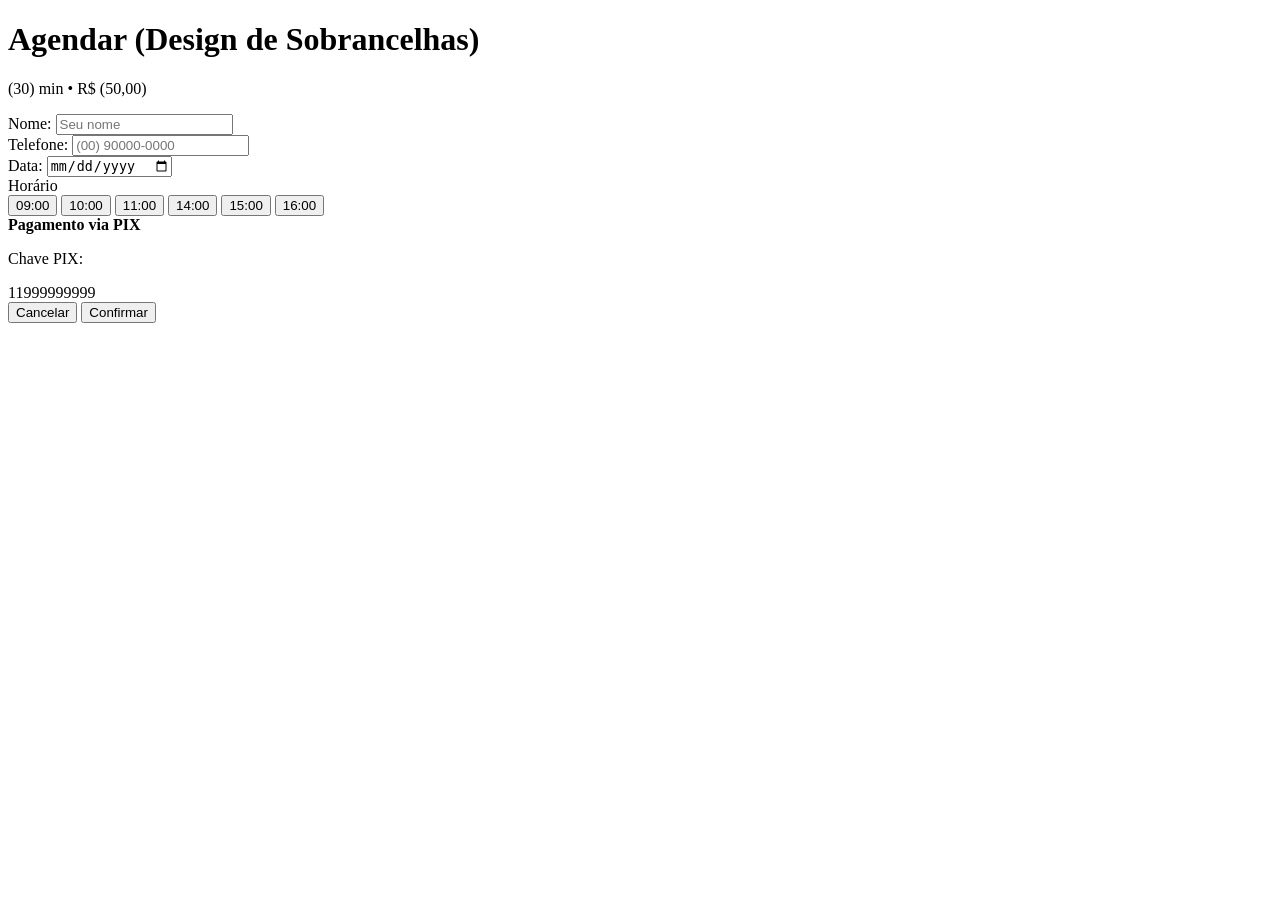
==== agendamento.html @ 802856d3 "Feito o formulario em HTML Proxima etapa é fazer o css do formulario" ====
<!doctype html>
<html lang="pt-br">
  <head>
    <meta charset="UTF-8" />
    <meta name="viewport" content="width=device-width, initial-scale=1.0" />
    <title>Agendamento</title>
  </head>
  <body>
    <div>
      <h1>Agendar (Design de Sobrancelhas)</h1>

      <p>(30) min • R$ (50,00)</p>

      <form action="">
        <div>
          <label for="name">Nome:</label>
          <input
            type="text"
            id="name"
            name="name"
            placeholder="Seu nome"
            required
          />
        </div>

        <div>
          <label for="telefone">Telefone:</label>
          <input
            type="tel"
            id="telefone"
            name="telefone"
            placeholder="(00) 90000-0000"
            required
          />
        </div>

        <div>
          <label for="date">Data:</label>
          <input type="date" id="date" name="date" required />
        </div>

        <label>Horário</label>

        <div class="horarios">
          <button class="horario">09:00</button>
          <button class="horario">10:00</button>
          <button class="horario">11:00</button>
          <button class="horario">14:00</button>
          <button class="horario">15:00</button>
          <button class="horario">16:00</button>
        </div>

        <div class="pix">
          <strong>Pagamento via PIX</strong>

          <p>Chave PIX:</p>

          <span id="pixKey">11999999999</span>
        </div>

        <div>
          <button>Cancelar</button>
          <button>Confirmar</button>
        </div>
      </form>
    </div>
  </body>
</html>
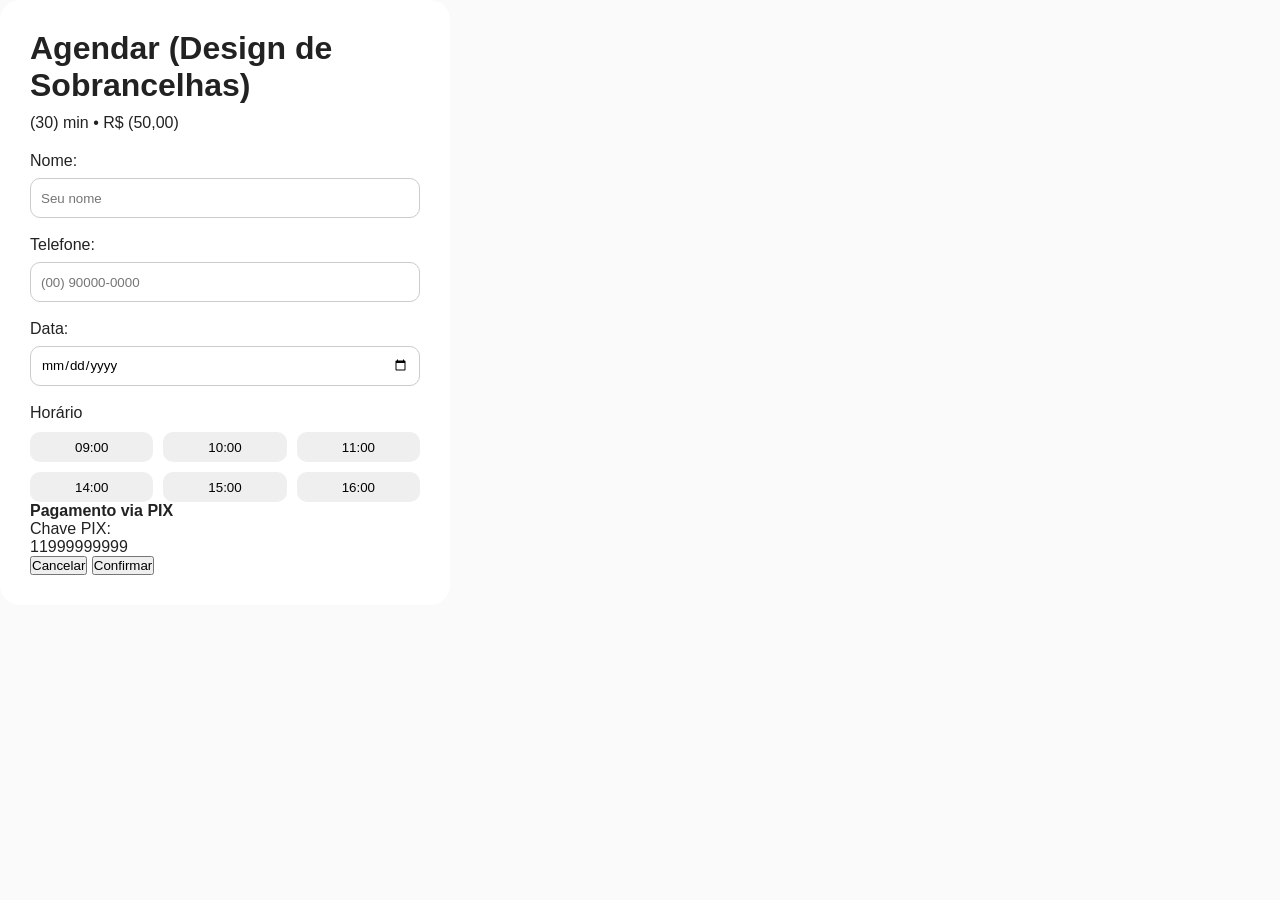
==== commit f109f6ae: "Estilo do formulario pela metade Fazendo os botões dos horarios" ====
--- a/agendamento.html
+++ b/agendamento.html
@@ -4,12 +4,14 @@
     <meta charset="UTF-8" />
     <meta name="viewport" content="width=device-width, initial-scale=1.0" />
     <title>Agendamento</title>
+    <link rel="stylesheet" href="style.css">
   </head>
   <body>
-    <div>
+    <div class="card-agendamento">
+    
       <h1>Agendar (Design de Sobrancelhas)</h1>
 
-      <p>(30) min • R$ (50,00)</p>
+      <p class="info">(30) min • R$ (50,00)</p>
 
       <form action="">
         <div>
--- a/style.css
+++ b/style.css
@@ -0,0 +1,188 @@
+/* ===== GERAL ===== */
+* {
+  margin: 0;
+  padding: 0;
+  box-sizing: border-box;
+  font-family: Arial, sans-serif;
+}
+
+body {
+  background: #fafafa;
+  color: #222;
+}
+
+
+/* ===== HOME ===== */
+
+/* CONTAINER */
+.container {
+  width: 90%;
+  max-width: 1000px;
+  margin: 0 auto;
+}
+
+/* HEADER */
+.header {
+  background: linear-gradient(135deg, #d6a4a4, #a77b7b);
+  color: white;
+  padding: 30px 0;
+}
+
+.cabecalho {
+  display: flex;
+  align-items: center;
+  gap: 20px;
+}
+
+.avatar {
+  width: 80px;
+  height: 80px;
+  border-radius: 50%;
+  object-fit: cover;
+  border: 3px solid white;
+}
+
+.cabecalho-texto h1 {
+  font-size: 26px;
+}
+
+.cabecalho-texto p {
+  font-size: 14px;
+  opacity: 0.9;
+}
+
+/* SEÇÃO */
+.servicos {
+  padding: 40px 0;
+}
+
+.servicos h2 {
+  margin-bottom: 20px;
+  font-size: 22px;
+}
+
+/* CARD */
+.card {
+  background: white;
+  border-radius: 12px;
+  overflow: hidden;
+  box-shadow: 0 8px 20px rgba(0,0,0,0.08);
+  max-width: 400px;
+}
+
+.card:hover {
+  transform: translateY(-5px);
+  box-shadow: 0 15px 30px rgba(0,0,0,0.12);
+}
+
+.card-img {
+  width: 100%;
+  height: 220px;
+  object-fit: cover;
+}
+
+.card-body {
+  padding: 20px;
+}
+
+.card-body h3 {
+  margin-bottom: 10px;
+}
+
+.card-body p {
+  font-size: 14px;
+  color: #666;
+  margin-bottom: 15px;
+}
+
+/* INFO */
+.card-info {
+  display: flex;
+  justify-content: space-between;
+  align-items: center;
+  margin-bottom: 15px;
+}
+
+.tempo {
+  display: flex;
+  align-items: center;
+  gap: 5px;
+  color: #555;
+  font-size: 14px;
+}
+
+.preco {
+  color: #068506;
+  font-size: 16px;
+}
+
+/* BOTÃO */
+.btn {
+  width: 100%;
+  padding: 12px;
+  border: none;
+  border-radius: 8px;
+  background: #a77b7b;
+  color: white;
+  font-weight: bold;
+  cursor: pointer;
+  transition: 0.3s;
+}
+
+.btn:hover {
+  background: #8c6666;
+  transform: scale(1.02);
+}
+
+.grid-servicoes {
+  display: grid;
+  grid-template-columns: repeat(auto-fit, minmax(260px, 1fr));
+  gap: 20px;
+  margin-top: 20px;
+}
+
+/* ===== AGENDAMENTO ===== */
+
+input {
+  width: 100%;
+  height: 40px;
+  margin-top: 8px;
+  margin-bottom: 18px;
+  border-radius: 10px;
+  border: 1px solid #ccc;
+  padding: 10px;
+
+}
+.card-agendamento {
+  background: #fff;
+  width: 450px;
+  padding: 30px;
+  border-radius: 20px;
+}
+
+.info {
+  margin:10px 0 20px;
+}
+
+.horarios {
+  display: grid;
+  grid-template-columns:repeat(3,1fr);
+  gap: 10px;
+  margin-top: 10px;
+}
+
+.horario {
+  height: 30px;
+  border: none;
+  border-radius: 10px;
+  cursor: pointer;
+}
+
+.horario:hover{
+      background:#e0d4ff;
+    }
+
+.ativo{
+  background:#d946ef;
+  color:#fff;
+}
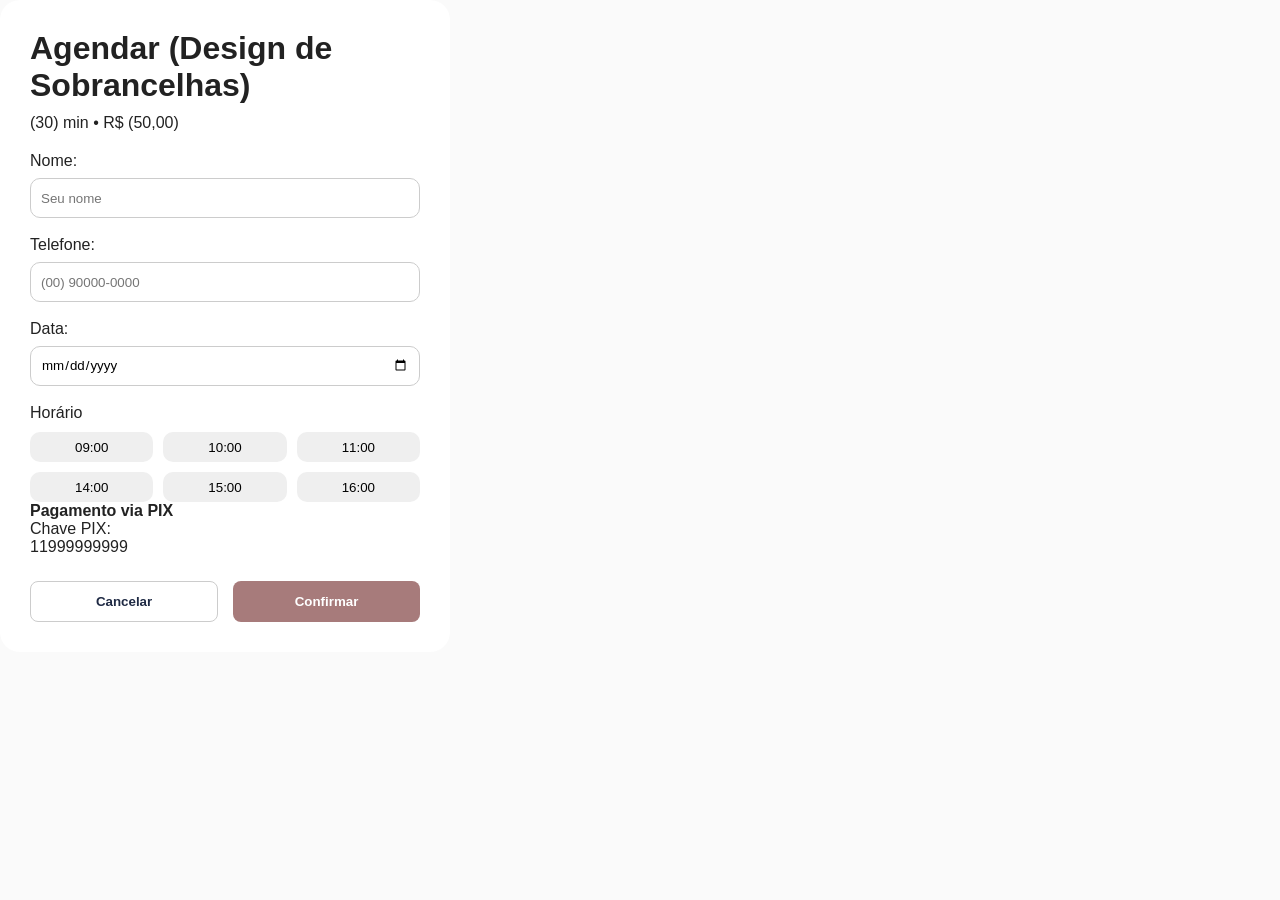
==== commit bccdc4a0: "Colocando novas classes no HTML Feito o design dos botôes de cancelar e confirmar" ====
--- a/agendamento.html
+++ b/agendamento.html
@@ -44,12 +44,12 @@
         <label>Horário</label>
 
         <div class="horarios">
-          <button class="horario">09:00</button>
-          <button class="horario">10:00</button>
-          <button class="horario">11:00</button>
-          <button class="horario">14:00</button>
-          <button class="horario">15:00</button>
-          <button class="horario">16:00</button>
+          <button type="button" class="horario">09:00</button>
+          <button type="button" class="horario">10:00</button>
+          <button type="button" class="horario">11:00</button>
+          <button type="button" class="horario">14:00</button>
+          <button type="button" class="horario">15:00</button>
+          <button type="button" class="horario">16:00</button>
         </div>
 
         <div class="pix">
@@ -60,9 +60,9 @@
           <span id="pixKey">11999999999</span>
         </div>
 
-        <div>
-          <button>Cancelar</button>
-          <button>Confirmar</button>
+        <div class="botoes">
+          <button class="btn cancelar">Cancelar</button>
+          <button class="btn">Confirmar</button>
         </div>
       </form>
     </div>
--- a/style.css
+++ b/style.css
@@ -9,111 +9,6 @@
 body {
   background: #fafafa;
   color: #222;
-}
-
-
-/* ===== HOME ===== */
-
-/* CONTAINER */
-.container {
-  width: 90%;
-  max-width: 1000px;
-  margin: 0 auto;
-}
-
-/* HEADER */
-.header {
-  background: linear-gradient(135deg, #d6a4a4, #a77b7b);
-  color: white;
-  padding: 30px 0;
-}
-
-.cabecalho {
-  display: flex;
-  align-items: center;
-  gap: 20px;
-}
-
-.avatar {
-  width: 80px;
-  height: 80px;
-  border-radius: 50%;
-  object-fit: cover;
-  border: 3px solid white;
-}
-
-.cabecalho-texto h1 {
-  font-size: 26px;
-}
-
-.cabecalho-texto p {
-  font-size: 14px;
-  opacity: 0.9;
-}
-
-/* SEÇÃO */
-.servicos {
-  padding: 40px 0;
-}
-
-.servicos h2 {
-  margin-bottom: 20px;
-  font-size: 22px;
-}
-
-/* CARD */
-.card {
-  background: white;
-  border-radius: 12px;
-  overflow: hidden;
-  box-shadow: 0 8px 20px rgba(0,0,0,0.08);
-  max-width: 400px;
-}
-
-.card:hover {
-  transform: translateY(-5px);
-  box-shadow: 0 15px 30px rgba(0,0,0,0.12);
-}
-
-.card-img {
-  width: 100%;
-  height: 220px;
-  object-fit: cover;
-}
-
-.card-body {
-  padding: 20px;
-}
-
-.card-body h3 {
-  margin-bottom: 10px;
-}
-
-.card-body p {
-  font-size: 14px;
-  color: #666;
-  margin-bottom: 15px;
-}
-
-/* INFO */
-.card-info {
-  display: flex;
-  justify-content: space-between;
-  align-items: center;
-  margin-bottom: 15px;
-}
-
-.tempo {
-  display: flex;
-  align-items: center;
-  gap: 5px;
-  color: #555;
-  font-size: 14px;
-}
-
-.preco {
-  color: #068506;
-  font-size: 16px;
 }
 
 /* BOTÃO */
@@ -134,6 +29,110 @@
   transform: scale(1.02);
 }
 
+/* ===== HOME ===== */
+
+/* CONTAINER */
+.container {
+  width: 90%;
+  max-width: 1000px;
+  margin: 0 auto;
+}
+
+/* HEADER */
+.header {
+  background: linear-gradient(135deg, #d6a4a4, #a77b7b);
+  color: white;
+  padding: 30px 0;
+}
+
+.cabecalho {
+  display: flex;
+  align-items: center;
+  gap: 20px;
+}
+
+.avatar {
+  width: 80px;
+  height: 80px;
+  border-radius: 50%;
+  object-fit: cover;
+  border: 3px solid white;
+}
+
+.cabecalho-texto h1 {
+  font-size: 26px;
+}
+
+.cabecalho-texto p {
+  font-size: 14px;
+  opacity: 0.9;
+}
+
+/* SEÇÃO */
+.servicos {
+  padding: 40px 0;
+}
+
+.servicos h2 {
+  margin-bottom: 20px;
+  font-size: 22px;
+}
+
+/* CARD */
+.card {
+  background: white;
+  border-radius: 12px;
+  overflow: hidden;
+  box-shadow: 0 8px 20px rgba(0,0,0,0.08);
+  max-width: 400px;
+}
+
+.card:hover {
+  transform: translateY(-5px);
+  box-shadow: 0 15px 30px rgba(0,0,0,0.12);
+}
+
+.card-img {
+  width: 100%;
+  height: 220px;
+  object-fit: cover;
+}
+
+.card-body {
+  padding: 20px;
+}
+
+.card-body h3 {
+  margin-bottom: 10px;
+}
+
+.card-body p {
+  font-size: 14px;
+  color: #666;
+  margin-bottom: 15px;
+}
+
+/* INFO */
+.card-info {
+  display: flex;
+  justify-content: space-between;
+  align-items: center;
+  margin-bottom: 15px;
+}
+
+.tempo {
+  display: flex;
+  align-items: center;
+  gap: 5px;
+  color: #555;
+  font-size: 14px;
+}
+
+.preco {
+  color: #068506;
+  font-size: 16px;
+}
+
 .grid-servicoes {
   display: grid;
   grid-template-columns: repeat(auto-fit, minmax(260px, 1fr));
@@ -151,8 +150,13 @@
   border-radius: 10px;
   border: 1px solid #ccc;
   padding: 10px;
-
-}
+}
+
+input:focus{
+  border-color:#c084fc;
+  box-shadow:0 0 0 3px rgba(192,132,252,0.2);
+}
+
 .card-agendamento {
   background: #fff;
   width: 450px;
@@ -178,11 +182,28 @@
   cursor: pointer;
 }
 
-.horario:hover{
+.horario:hover {
       background:#e0d4ff;
     }
 
-.ativo{
+.horario.ativo {
   background:#d946ef;
   color:#fff;
-}+}
+
+.botoes {
+  display: flex;
+  gap: 15px;
+  margin-top: 25px;
+}
+
+.cancelar {
+  background-color: #fff;
+  border: 1px solid #ccc;
+  color: #1f2a44;
+}
+
+.cancelar:hover {
+  background: #ffffff;
+  transform: scale(1.02);
+}
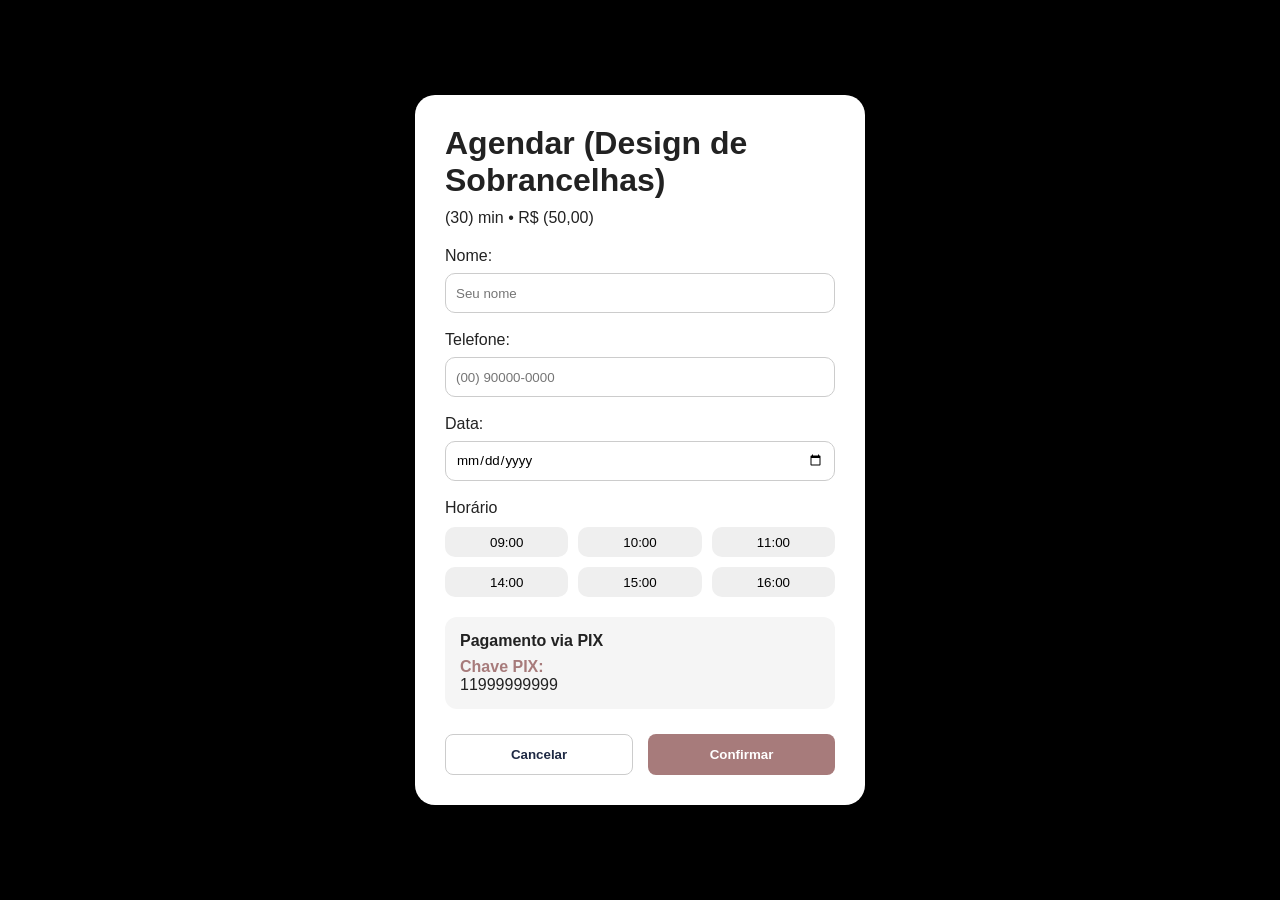
==== commit 6375d19b: "Feito o fundo preto e centralizando o formulario no centro da tela" ====
--- a/agendamento.html
+++ b/agendamento.html
@@ -6,7 +6,7 @@
     <title>Agendamento</title>
     <link rel="stylesheet" href="style.css">
   </head>
-  <body>
+  <body class="corpo">
     <div class="card-agendamento">
     
       <h1>Agendar (Design de Sobrancelhas)</h1>
--- a/style.css
+++ b/style.css
@@ -157,6 +157,15 @@
   box-shadow:0 0 0 3px rgba(192,132,252,0.2);
 }
 
+.corpo {
+  background:#000;
+  display:flex;
+  justify-content:center;
+  align-items:center;
+  height:100vh;
+  font-family:Arial;
+}
+
 .card-agendamento {
   background: #fff;
   width: 450px;
@@ -207,3 +216,16 @@
   background: #ffffff;
   transform: scale(1.02);
 }
+
+.pix {
+  background: #f5f5f5;
+  padding: 15px;
+  border-radius: 12px;
+  margin-top: 20px;
+}
+
+.pix p{
+  margin-top:8px;
+  font-weight:bold;
+  color:#a77b7b;
+}
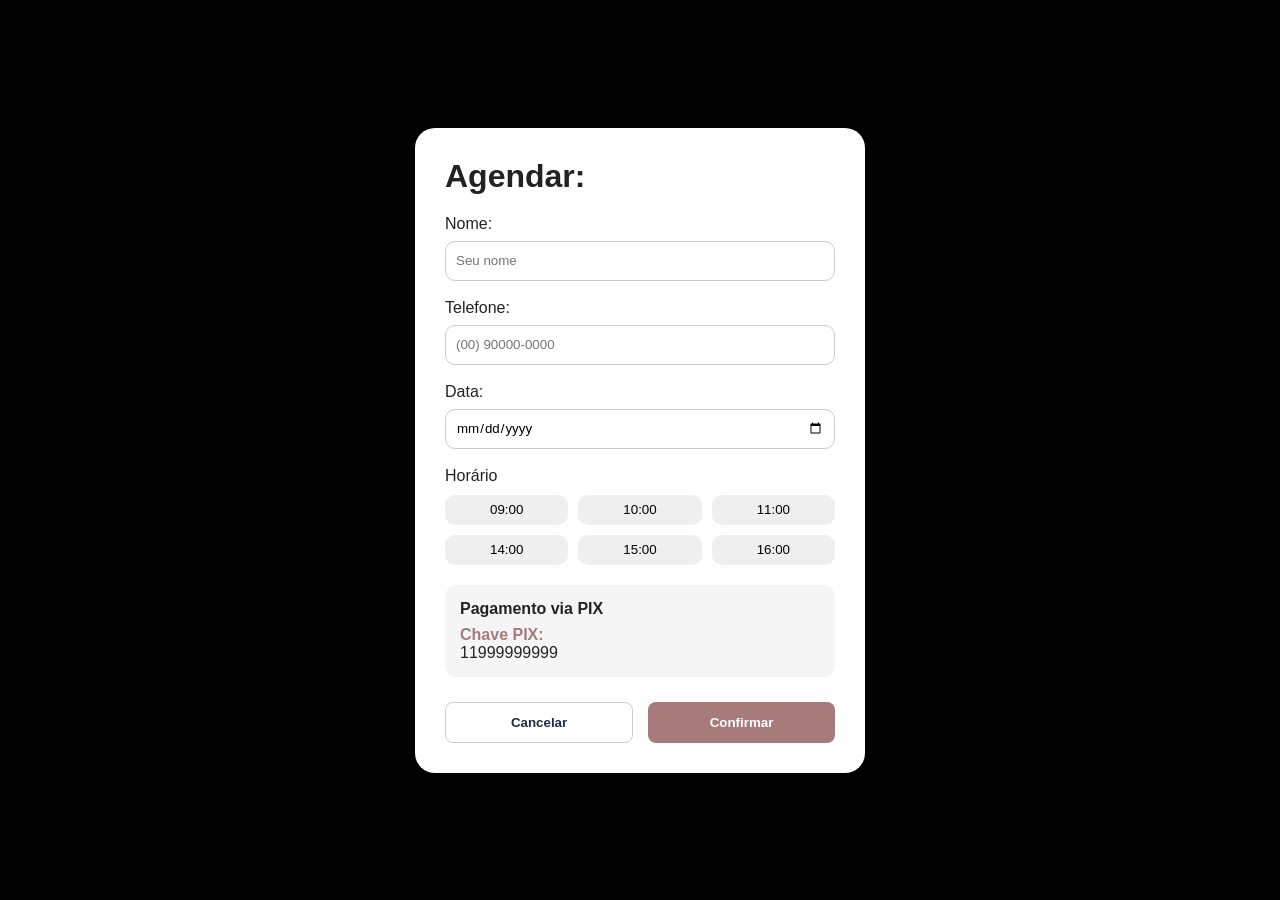
==== commit 8268349e: "Feito a logica de pegar os dados do card para preencher o formulario Pequenos detalhes visuais feito" ====
--- a/agendamento.html
+++ b/agendamento.html
@@ -8,10 +8,11 @@
   </head>
   <body class="corpo">
     <div class="card-agendamento">
-    
-      <h1>Agendar (Design de Sobrancelhas)</h1>
+      <h1>Agendar:</h1>
+      
+      <h2 id="tituloAgendamento"></h2>
 
-      <p class="info">(30) min • R$ (50,00)</p>
+      <p class="info" id="tempoValor"></p>
 
       <form action="">
         <div>
@@ -61,10 +62,11 @@
         </div>
 
         <div class="botoes">
-          <button class="btn cancelar">Cancelar</button>
+          <button class="btn cancelar" onclick="window.location.href='index.html'">Cancelar</button>
           <button class="btn">Confirmar</button>
         </div>
       </form>
     </div>
+    <script src="script.js"></script>
   </body>
 </html>
--- a/style.css
+++ b/style.css
@@ -88,7 +88,7 @@
 }
 
 .card:hover {
-  transform: translateY(-5px);
+  transform: translateY(-1px);
   box-shadow: 0 15px 30px rgba(0,0,0,0.12);
 }
 
@@ -154,7 +154,7 @@
 
 input:focus{
   border-color:#c084fc;
-  box-shadow:0 0 0 3px rgba(192,132,252,0.2);
+  box-shadow:0 0 0 3px #a77b7b4d;
 }
 
 .corpo {
@@ -173,6 +173,10 @@
   border-radius: 20px;
 }
 
+#tituloAgendamento {
+  font-weight: 500;
+}
+
 .info {
   margin:10px 0 20px;
 }
@@ -192,7 +196,7 @@
 }
 
 .horario:hover {
-      background:#e0d4ff;
+      background:#a77b7b54;
     }
 
 .horario.ativo {
